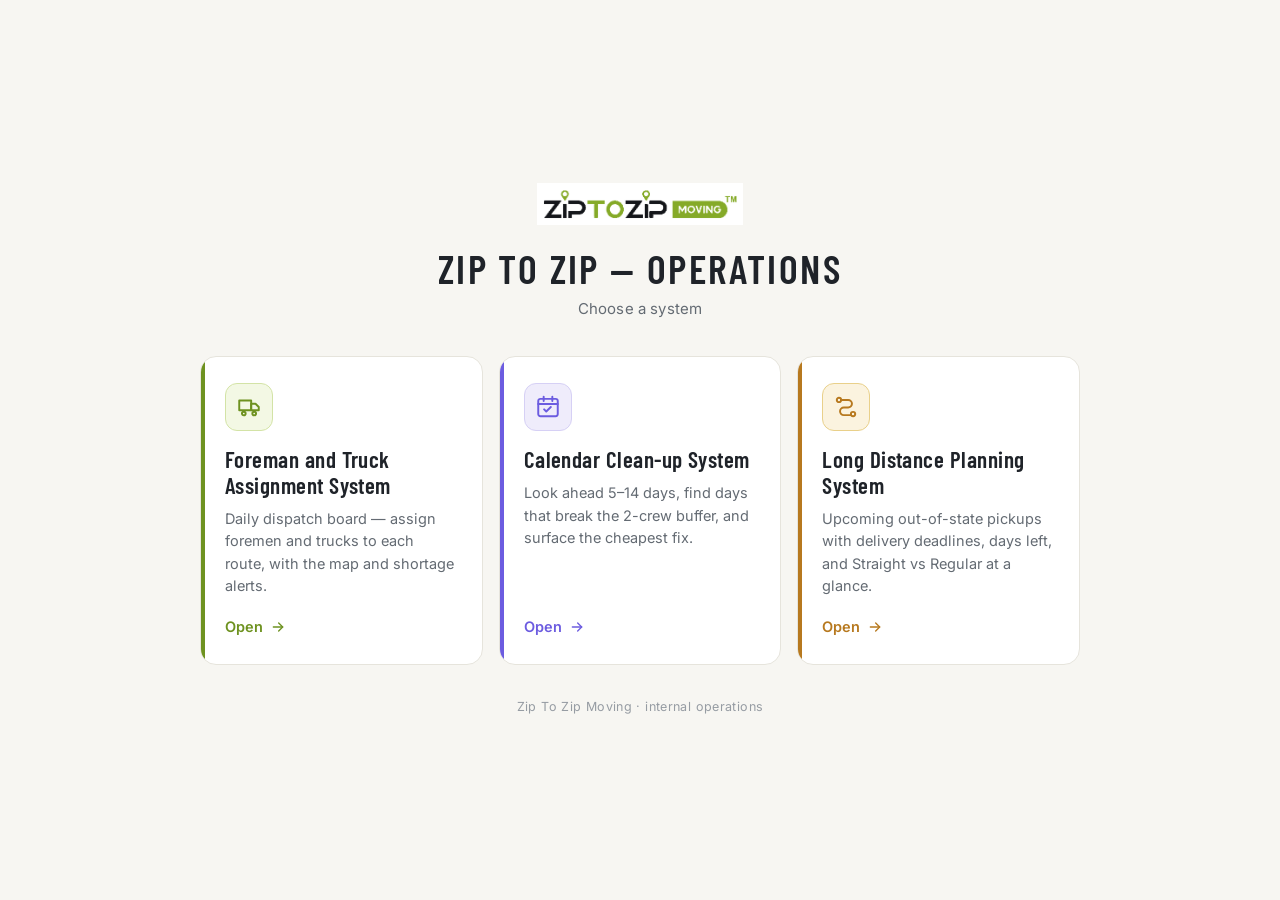
==== index.html @ 74592ffd "Add Long Distance Planning to the landing picker (3-up grid + amber theme)" ====
<!doctype html>
<html lang="en">
<head>
<meta charset="utf-8">
<meta name="viewport" content="width=device-width, initial-scale=1, viewport-fit=cover">
<title>Zip To Zip — Operations</title>
<link rel="preconnect" href="https://fonts.googleapis.com">
<link rel="preconnect" href="https://fonts.gstatic.com" crossorigin>
<link href="https://fonts.googleapis.com/css2?family=Barlow+Condensed:wght@500;600;700&family=Inter:wght@400;500;600&display=swap" rel="stylesheet">
<style>
  :root{
    --paper:#F7F6F2; --card:#FFFFFF; --ink:#1F2329; --dim:#646B73; --faint:#969CA3;
    --line:#E6E4DC; --line2:#D3D0C6;
    --fleet:#6E9220; --fleet-bg:#F3F8E4; --fleet-bd:#D3E3A6;
    --travel:#6C5CE0; --travel-bg:#EFECFB; --travel-bd:#D6D0F5;
    --ld:#B7791F; --ld-bg:#FBF3DF; --ld-bd:#E9D08A;
  }
  *{box-sizing:border-box}
  html,body{margin:0}
  body{
    background:var(--paper); color:var(--ink);
    font-family:'Inter',system-ui,sans-serif; font-size:16px; line-height:1.55;
    -webkit-font-smoothing:antialiased;
    min-height:100dvh; display:flex; flex-direction:column; align-items:center; justify-content:center;
    padding:52px 20px calc(52px + env(safe-area-inset-bottom));
  }
  .wrap{ width:100%; max-width:880px; }
  .head{ text-align:center; margin-bottom:36px; }
  .head img{ height:42px; width:auto; margin-bottom:16px; }
  .brandtxt{ display:none; font-family:'Barlow Condensed',sans-serif; font-weight:700; font-size:32px; letter-spacing:.05em; text-transform:uppercase; margin-bottom:6px; }
  h1{
    font-family:'Barlow Condensed',sans-serif; font-weight:600; font-size:clamp(30px,6vw,40px);
    letter-spacing:.06em; text-transform:uppercase; line-height:1; margin:0 0 9px;
  }
  .sub{ color:var(--dim); font-size:15px; letter-spacing:.01em; }
  .grid{ display:grid; grid-template-columns:repeat(3,1fr); gap:16px; }
  @media (max-width:820px){ .grid{ grid-template-columns:1fr 1fr; } }
  @media (max-width:560px){ .grid{ grid-template-columns:1fr; } }
  .card{
    display:flex; flex-direction:column;
    background:var(--card); border:1px solid var(--line); border-radius:16px;
    padding:26px 24px; text-decoration:none; color:inherit; min-height:208px;
    position:relative; overflow:hidden;
    transition:transform .16s ease, box-shadow .16s ease, border-color .16s ease;
  }
  .card::before{ content:""; position:absolute; left:0; top:0; bottom:0; width:4px; background:var(--accent); }
  .card:hover{ transform:translateY(-3px); box-shadow:0 12px 30px rgba(31,35,41,.10); border-color:var(--accent-bd); }
  .card:focus-visible{ outline:2px solid var(--accent); outline-offset:2px; }
  .ic{
    width:48px; height:48px; border-radius:12px; margin-bottom:16px;
    display:flex; align-items:center; justify-content:center;
    background:var(--accent-bg); border:1px solid var(--accent-bd); color:var(--accent);
  }
  .ic svg{ width:26px; height:26px; }
  .ttl{ font-family:'Barlow Condensed',sans-serif; font-weight:600; font-size:23px; letter-spacing:.02em; line-height:1.12; }
  .desc{ color:var(--dim); font-size:14.5px; margin-top:9px; }
  .go{ margin-top:auto; padding-top:18px; display:flex; align-items:center; gap:7px; color:var(--accent); font-weight:600; font-size:14.5px; }
  .go svg{ width:16px; height:16px; transition:transform .16s ease; }
  .card:hover .go svg{ transform:translateX(3px); }
  .c-dispatch{ --accent:var(--fleet); --accent-bg:var(--fleet-bg); --accent-bd:var(--fleet-bd); }
  .c-cleanup{ --accent:var(--travel); --accent-bg:var(--travel-bg); --accent-bd:var(--travel-bd); }
  .c-longdistance{ --accent:var(--ld); --accent-bg:var(--ld-bg); --accent-bd:var(--ld-bd); }
  .foot{ text-align:center; color:var(--faint); font-size:12.5px; margin-top:32px; letter-spacing:.03em; }
  @media (prefers-reduced-motion:reduce){ *{transition:none!important} }
</style>
</head>
<body>
  <div class="wrap">
    <div class="head">
      <img src="logo.png" alt="Zip To Zip" onerror="this.style.display='none';document.querySelector('.brandtxt').style.display='block'">
      <div class="brandtxt">Zip To Zip</div>
      <h1>Zip&nbsp;To&nbsp;Zip — Operations</h1>
      <div class="sub">Choose a system</div>
    </div>

    <div class="grid">
      <a class="card c-dispatch" href="dispatch.html">
        <div class="ic">
          <svg viewBox="0 0 24 24" fill="none" stroke="currentColor" stroke-width="1.8" stroke-linecap="round" stroke-linejoin="round"><path d="M3 6h11v9H3z"/><path d="M14 9h4l3 3v3h-7z"/><circle cx="7.2" cy="18" r="1.7"/><circle cx="16.8" cy="18" r="1.7"/></svg>
        </div>
        <div class="ttl">Foreman and Truck Assignment System</div>
        <div class="desc">Daily dispatch board — assign foremen and trucks to each route, with the map and shortage alerts.</div>
        <div class="go">Open <svg viewBox="0 0 24 24" fill="none" stroke="currentColor" stroke-width="2" stroke-linecap="round" stroke-linejoin="round"><path d="M5 12h14"/><path d="M13 6l6 6-6 6"/></svg></div>
      </a>

      <a class="card c-cleanup" href="cleanup.html">
        <div class="ic">
          <svg viewBox="0 0 24 24" fill="none" stroke="currentColor" stroke-width="1.8" stroke-linecap="round" stroke-linejoin="round"><rect x="3" y="4.5" width="18" height="16" rx="2"/><path d="M3 9.2h18"/><path d="M8 2.5v4M16 2.5v4"/><path d="M8.4 14.2l2 2 4.2-4.2"/></svg>
        </div>
        <div class="ttl">Calendar Clean-up System</div>
        <div class="desc">Look ahead 5–14 days, find days that break the 2-crew buffer, and surface the cheapest fix.</div>
        <div class="go">Open <svg viewBox="0 0 24 24" fill="none" stroke="currentColor" stroke-width="2" stroke-linecap="round" stroke-linejoin="round"><path d="M5 12h14"/><path d="M13 6l6 6-6 6"/></svg></div>
      </a>

      <a class="card c-longdistance" href="longdistance.html">
        <div class="ic">
          <svg viewBox="0 0 24 24" fill="none" stroke="currentColor" stroke-width="1.8" stroke-linecap="round" stroke-linejoin="round"><circle cx="5.5" cy="5.5" r="2"/><circle cx="18.5" cy="18.5" r="2"/><path d="M7.5 5.5H14a3.5 3.5 0 0 1 0 7H10a3.5 3.5 0 0 0 0 7h6.5"/></svg>
        </div>
        <div class="ttl">Long Distance Planning System</div>
        <div class="desc">Upcoming out-of-state pickups with delivery deadlines, days left, and Straight vs Regular at a glance.</div>
        <div class="go">Open <svg viewBox="0 0 24 24" fill="none" stroke="currentColor" stroke-width="2" stroke-linecap="round" stroke-linejoin="round"><path d="M5 12h14"/><path d="M13 6l6 6-6 6"/></svg></div>
      </a>
    </div>

    <div class="foot">Zip To Zip Moving · internal operations</div>
  </div>
</body>
</html>
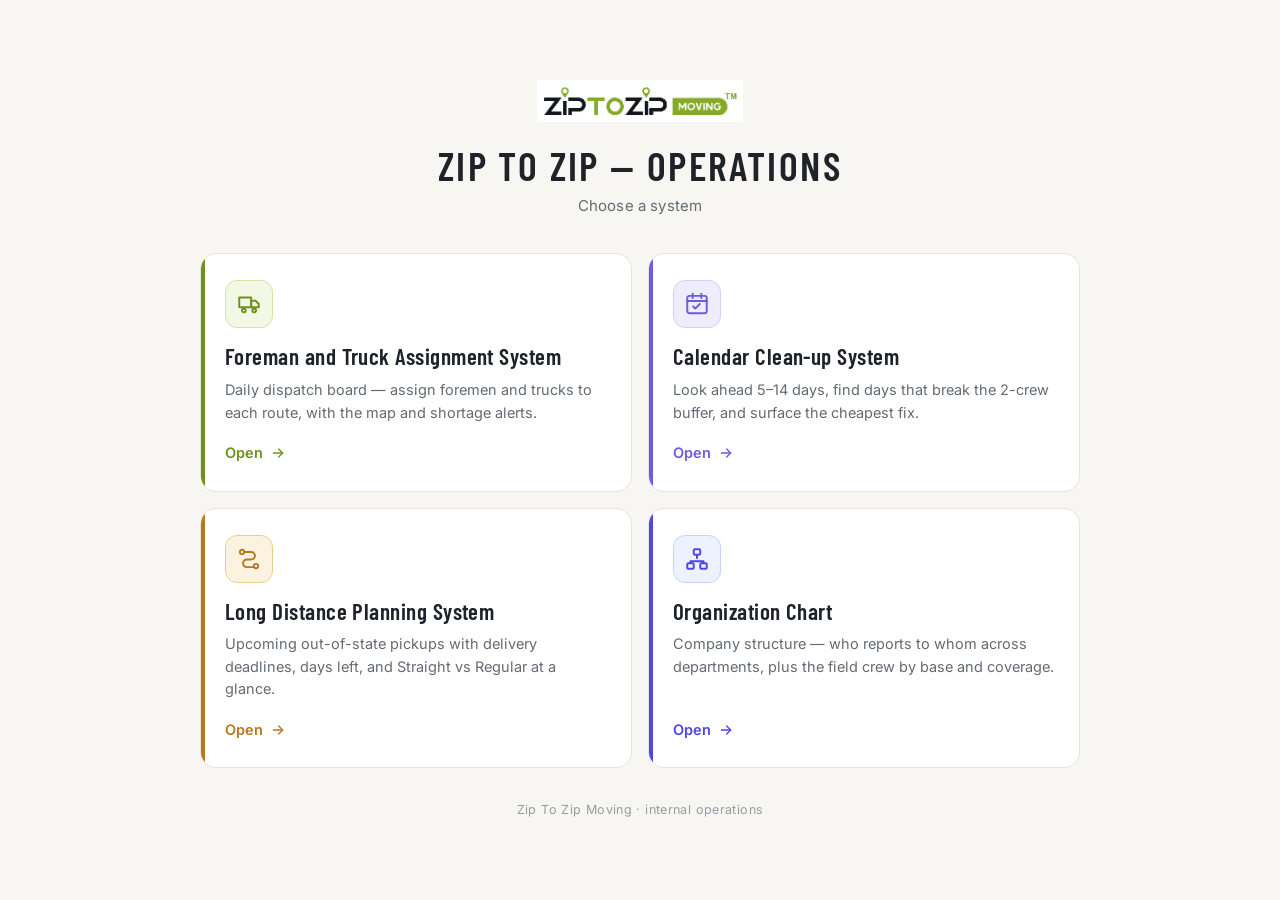
==== commit 99c06ad2: "deploy index.html" ====
--- a/index.html
+++ b/index.html
@@ -33,7 +33,7 @@
     letter-spacing:.06em; text-transform:uppercase; line-height:1; margin:0 0 9px;
   }
   .sub{ color:var(--dim); font-size:15px; letter-spacing:.01em; }
-  .grid{ display:grid; grid-template-columns:repeat(3,1fr); gap:16px; }
+  .grid{ display:grid; grid-template-columns:repeat(2,1fr); gap:16px; }
   @media (max-width:820px){ .grid{ grid-template-columns:1fr 1fr; } }
   @media (max-width:560px){ .grid{ grid-template-columns:1fr; } }
   .card{
@@ -60,6 +60,7 @@
   .c-dispatch{ --accent:var(--fleet); --accent-bg:var(--fleet-bg); --accent-bd:var(--fleet-bd); }
   .c-cleanup{ --accent:var(--travel); --accent-bg:var(--travel-bg); --accent-bd:var(--travel-bd); }
   .c-longdistance{ --accent:var(--ld); --accent-bg:var(--ld-bg); --accent-bd:var(--ld-bd); }
+  .c-org{ --accent:#4f46e5; --accent-bg:#EEF2FF; --accent-bd:#C7D2FE; }
   .foot{ text-align:center; color:var(--faint); font-size:12.5px; margin-top:32px; letter-spacing:.03em; }
   @media (prefers-reduced-motion:reduce){ *{transition:none!important} }
 </style>
@@ -100,6 +101,14 @@
         <div class="desc">Upcoming out-of-state pickups with delivery deadlines, days left, and Straight vs Regular at a glance.</div>
         <div class="go">Open <svg viewBox="0 0 24 24" fill="none" stroke="currentColor" stroke-width="2" stroke-linecap="round" stroke-linejoin="round"><path d="M5 12h14"/><path d="M13 6l6 6-6 6"/></svg></div>
       </a>
+      <a class="card c-org" href="org.html">
+        <div class="ic">
+          <svg viewBox="0 0 24 24" fill="none" stroke="currentColor" stroke-width="1.8" stroke-linecap="round" stroke-linejoin="round"><rect x="9" y="3" width="6" height="5" rx="1"/><rect x="3" y="16" width="6" height="5" rx="1"/><rect x="15" y="16" width="6" height="5" rx="1"/><path d="M12 8v3M6 16v-2h12v2"/></svg>
+        </div>
+        <div class="ttl">Organization Chart</div>
+        <div class="desc">Company structure — who reports to whom across departments, plus the field crew by base and coverage.</div>
+        <div class="go">Open <svg viewBox="0 0 24 24" fill="none" stroke="currentColor" stroke-width="2" stroke-linecap="round" stroke-linejoin="round"><path d="M5 12h14"/><path d="M13 6l6 6-6 6"/></svg></div>
+      </a>
     </div>
 
     <div class="foot">Zip To Zip Moving · internal operations</div>
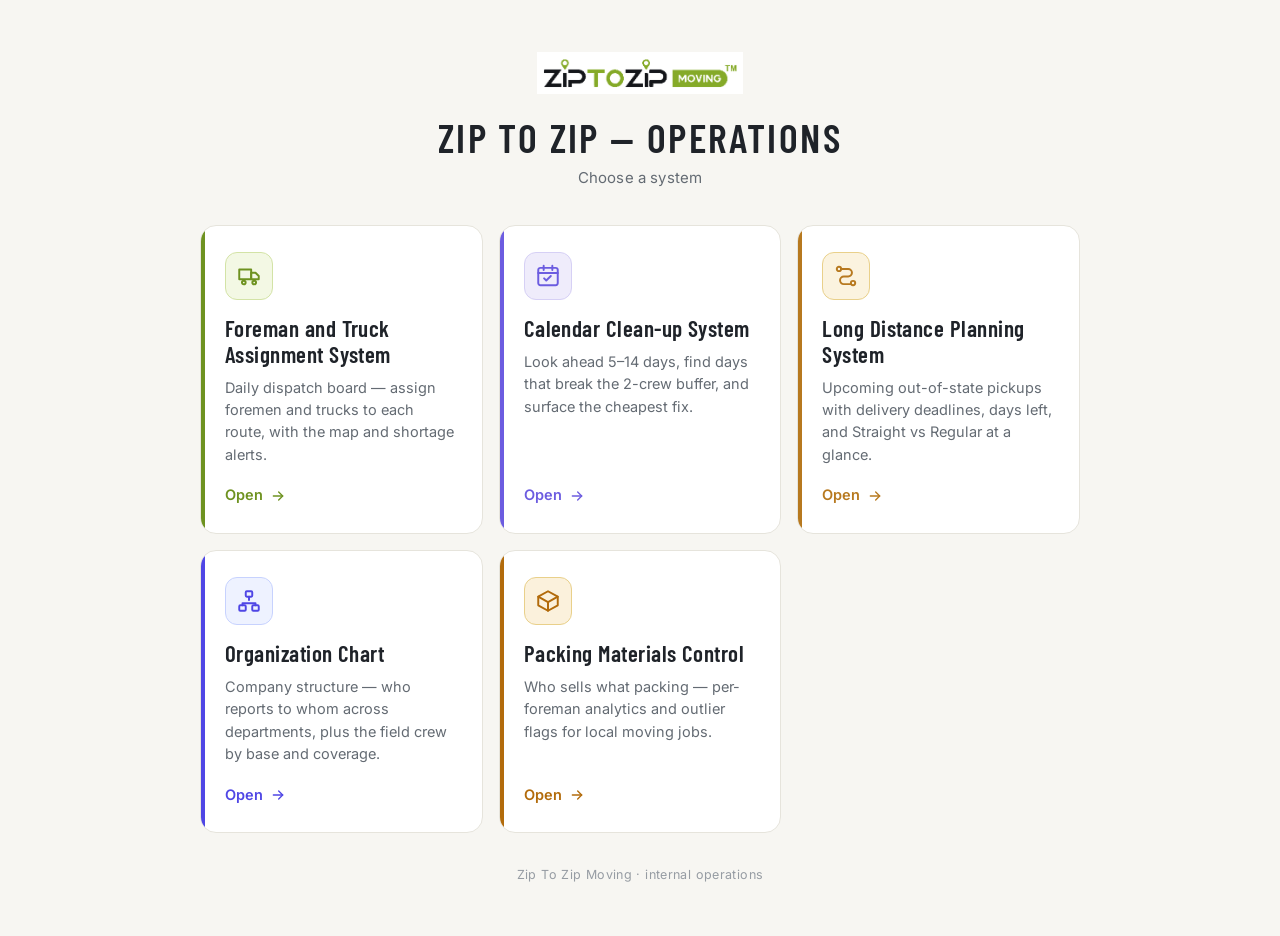
==== commit 142c72c3: "deploy index.html" ====
--- a/index.html
+++ b/index.html
@@ -33,7 +33,7 @@
     letter-spacing:.06em; text-transform:uppercase; line-height:1; margin:0 0 9px;
   }
   .sub{ color:var(--dim); font-size:15px; letter-spacing:.01em; }
-  .grid{ display:grid; grid-template-columns:repeat(2,1fr); gap:16px; }
+  .grid{ display:grid; grid-template-columns:repeat(3,1fr); gap:16px; }
   @media (max-width:820px){ .grid{ grid-template-columns:1fr 1fr; } }
   @media (max-width:560px){ .grid{ grid-template-columns:1fr; } }
   .card{
@@ -61,6 +61,7 @@
   .c-cleanup{ --accent:var(--travel); --accent-bg:var(--travel-bg); --accent-bd:var(--travel-bd); }
   .c-longdistance{ --accent:var(--ld); --accent-bg:var(--ld-bg); --accent-bd:var(--ld-bd); }
   .c-org{ --accent:#4f46e5; --accent-bg:#EEF2FF; --accent-bd:#C7D2FE; }
+  .c-packing{ --accent:#B26B0B; --accent-bg:#FBF1DC; --accent-bd:#E9D08A; }
   .foot{ text-align:center; color:var(--faint); font-size:12.5px; margin-top:32px; letter-spacing:.03em; }
   @media (prefers-reduced-motion:reduce){ *{transition:none!important} }
 </style>
@@ -109,6 +110,14 @@
         <div class="desc">Company structure — who reports to whom across departments, plus the field crew by base and coverage.</div>
         <div class="go">Open <svg viewBox="0 0 24 24" fill="none" stroke="currentColor" stroke-width="2" stroke-linecap="round" stroke-linejoin="round"><path d="M5 12h14"/><path d="M13 6l6 6-6 6"/></svg></div>
       </a>
+      <a class="card c-packing" href="packing.html">
+        <div class="ic">
+          <svg viewBox="0 0 24 24" fill="none" stroke="currentColor" stroke-width="1.8" stroke-linecap="round" stroke-linejoin="round"><path d="M3 8l9-5 9 5v8l-9 5-9-5z"/><path d="M3 8l9 5 9-5M12 13v8"/></svg>
+        </div>
+        <div class="ttl">Packing Materials Control</div>
+        <div class="desc">Who sells what packing — per-foreman analytics and outlier flags for local moving jobs.</div>
+        <div class="go">Open <svg viewBox="0 0 24 24" fill="none" stroke="currentColor" stroke-width="2" stroke-linecap="round" stroke-linejoin="round"><path d="M5 12h14"/><path d="M13 6l6 6-6 6"/></svg></div>
+      </a>
     </div>
 
     <div class="foot">Zip To Zip Moving · internal operations</div>
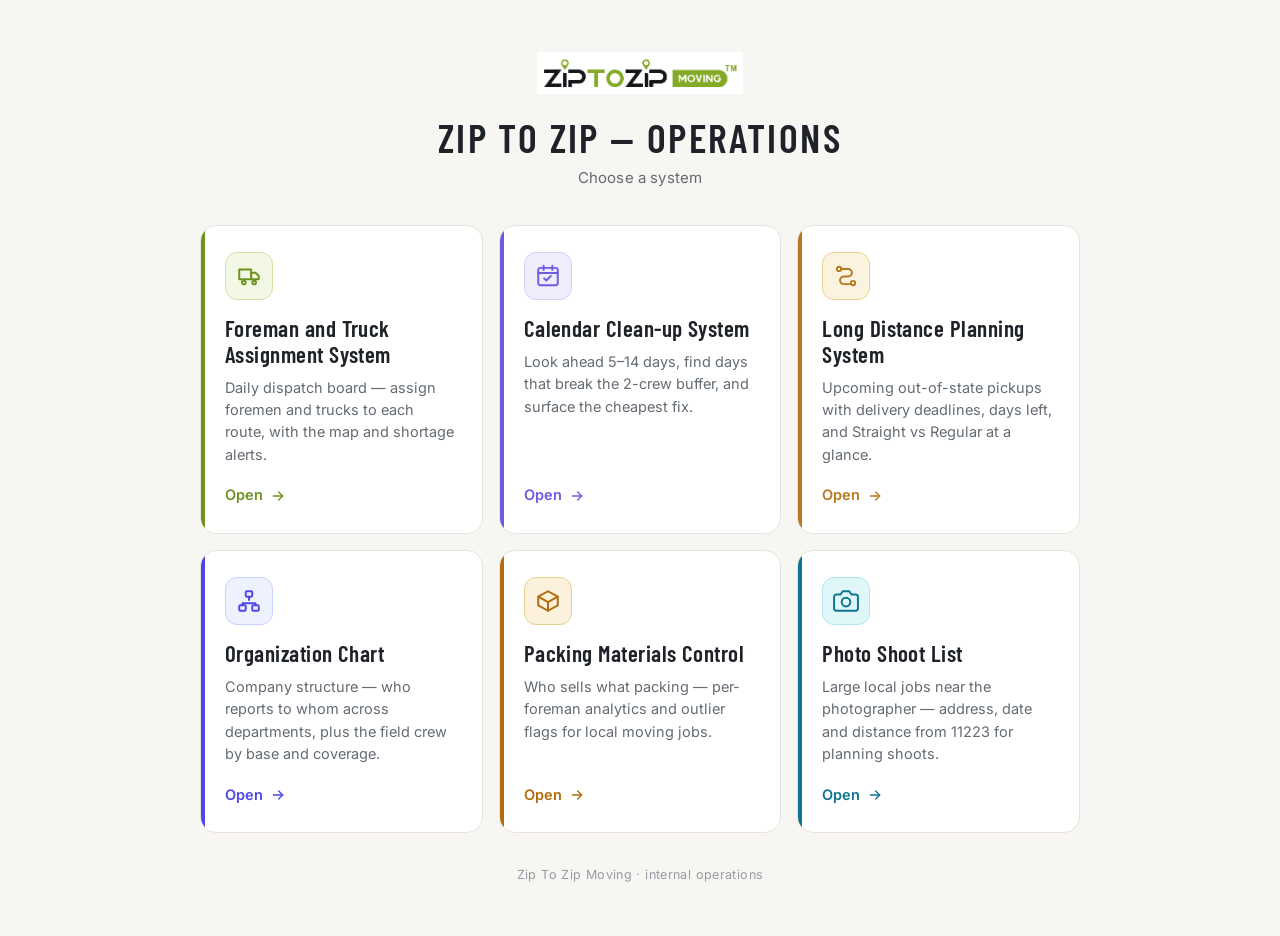
==== commit e58e984a: "deploy index.html" ====
--- a/index.html
+++ b/index.html
@@ -62,6 +62,7 @@
   .c-longdistance{ --accent:var(--ld); --accent-bg:var(--ld-bg); --accent-bd:var(--ld-bd); }
   .c-org{ --accent:#4f46e5; --accent-bg:#EEF2FF; --accent-bd:#C7D2FE; }
   .c-packing{ --accent:#B26B0B; --accent-bg:#FBF1DC; --accent-bd:#E9D08A; }
+  .c-photo{ --accent:#0E7490; --accent-bg:#E0F7FA; --accent-bd:#B2E7EE; }
   .foot{ text-align:center; color:var(--faint); font-size:12.5px; margin-top:32px; letter-spacing:.03em; }
   @media (prefers-reduced-motion:reduce){ *{transition:none!important} }
 </style>
@@ -118,6 +119,14 @@
         <div class="desc">Who sells what packing — per-foreman analytics and outlier flags for local moving jobs.</div>
         <div class="go">Open <svg viewBox="0 0 24 24" fill="none" stroke="currentColor" stroke-width="2" stroke-linecap="round" stroke-linejoin="round"><path d="M5 12h14"/><path d="M13 6l6 6-6 6"/></svg></div>
       </a>
+      <a class="card c-photo" href="photo.html">
+        <div class="ic">
+          <svg viewBox="0 0 24 24" fill="none" stroke="currentColor" stroke-width="1.8" stroke-linecap="round" stroke-linejoin="round"><path d="M23 19a2 2 0 0 1-2 2H3a2 2 0 0 1-2-2V8a2 2 0 0 1 2-2h4l2-3h6l2 3h4a2 2 0 0 1 2 2z"/><circle cx="12" cy="13" r="4"/></svg>
+        </div>
+        <div class="ttl">Photo Shoot List</div>
+        <div class="desc">Large local jobs near the photographer — address, date and distance from 11223 for planning shoots.</div>
+        <div class="go">Open <svg viewBox="0 0 24 24" fill="none" stroke="currentColor" stroke-width="2" stroke-linecap="round" stroke-linejoin="round"><path d="M5 12h14"/><path d="M13 6l6 6-6 6"/></svg></div>
+      </a>
     </div>
 
     <div class="foot">Zip To Zip Moving · internal operations</div>
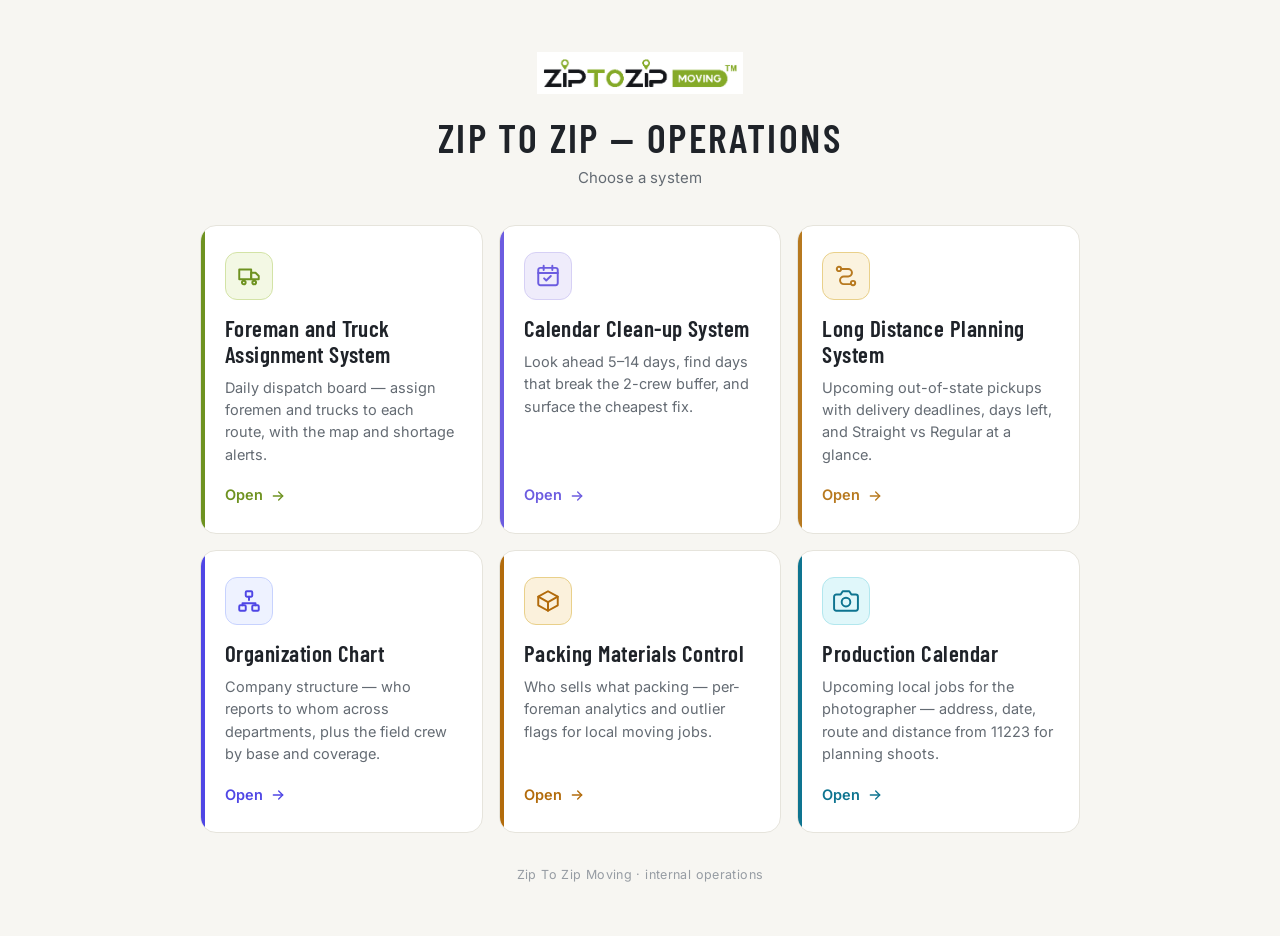
==== commit 7ccbdb3e: "deploy index.html" ====
--- a/index.html
+++ b/index.html
@@ -123,8 +123,8 @@
         <div class="ic">
           <svg viewBox="0 0 24 24" fill="none" stroke="currentColor" stroke-width="1.8" stroke-linecap="round" stroke-linejoin="round"><path d="M23 19a2 2 0 0 1-2 2H3a2 2 0 0 1-2-2V8a2 2 0 0 1 2-2h4l2-3h6l2 3h4a2 2 0 0 1 2 2z"/><circle cx="12" cy="13" r="4"/></svg>
         </div>
-        <div class="ttl">Photo Shoot List</div>
-        <div class="desc">Large local jobs near the photographer — address, date and distance from 11223 for planning shoots.</div>
+        <div class="ttl">Production Calendar</div>
+        <div class="desc">Upcoming local jobs for the photographer — address, date, route and distance from 11223 for planning shoots.</div>
         <div class="go">Open <svg viewBox="0 0 24 24" fill="none" stroke="currentColor" stroke-width="2" stroke-linecap="round" stroke-linejoin="round"><path d="M5 12h14"/><path d="M13 6l6 6-6 6"/></svg></div>
       </a>
     </div>
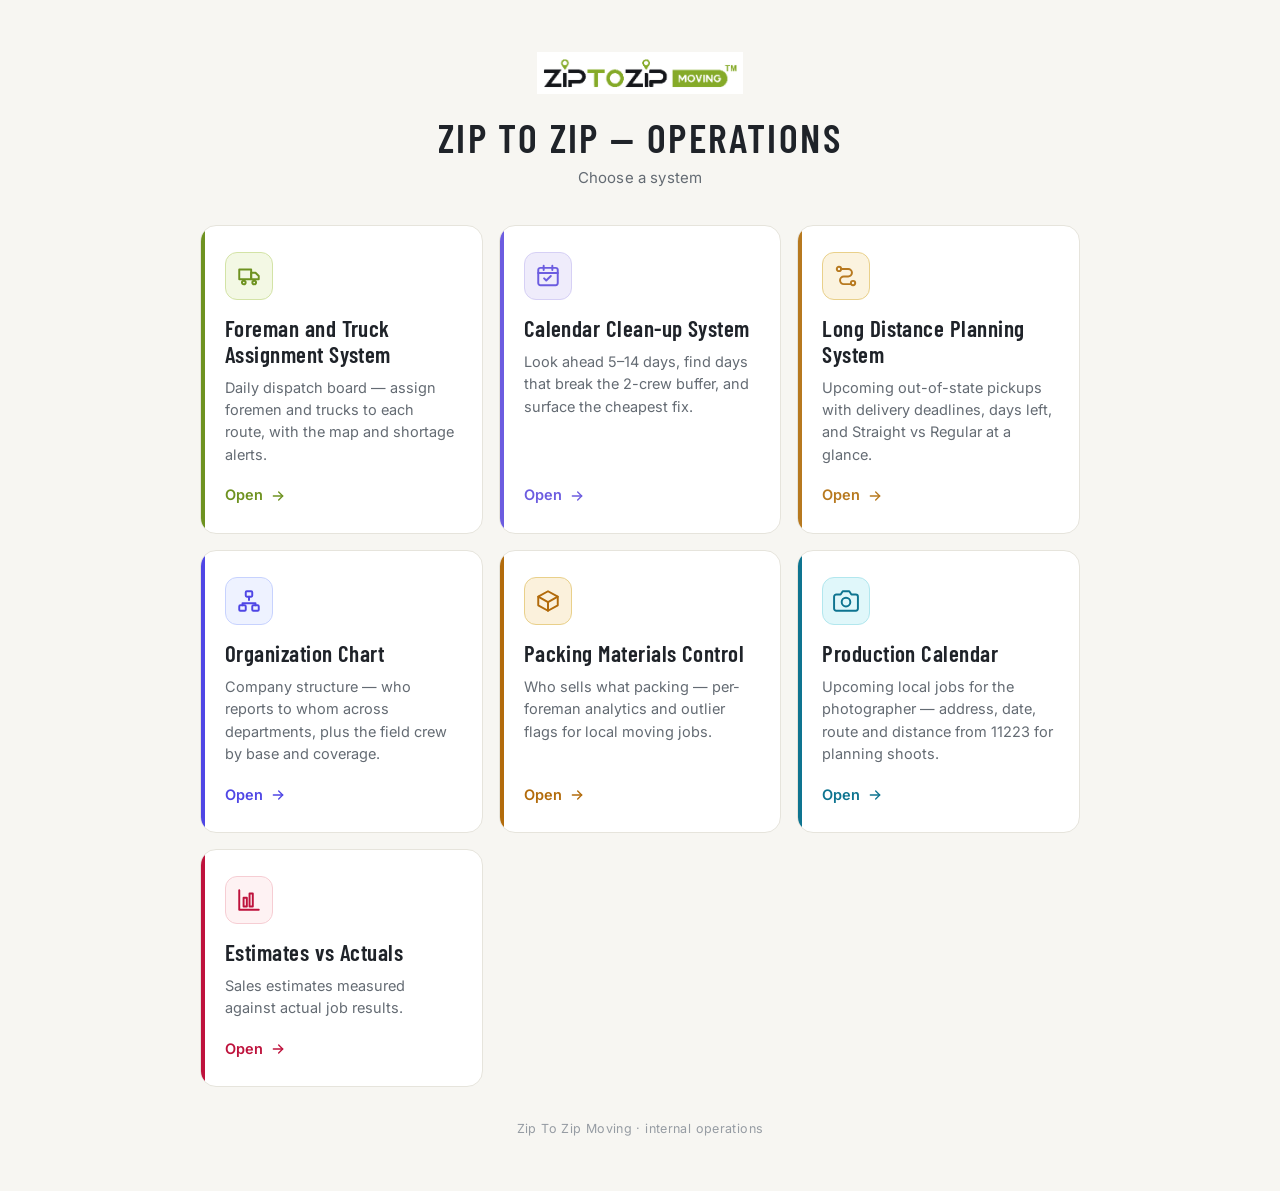
==== commit d0678e48: "deploy index.html" ====
--- a/index.html
+++ b/index.html
@@ -63,6 +63,7 @@
   .c-org{ --accent:#4f46e5; --accent-bg:#EEF2FF; --accent-bd:#C7D2FE; }
   .c-packing{ --accent:#B26B0B; --accent-bg:#FBF1DC; --accent-bd:#E9D08A; }
   .c-photo{ --accent:#0E7490; --accent-bg:#E0F7FA; --accent-bd:#B2E7EE; }
+  .c-sales{ --accent:#BE123C; --accent-bg:#FEF2F3; --accent-bd:#F6CDD3; }
   .foot{ text-align:center; color:var(--faint); font-size:12.5px; margin-top:32px; letter-spacing:.03em; }
   @media (prefers-reduced-motion:reduce){ *{transition:none!important} }
 </style>
@@ -127,6 +128,14 @@
         <div class="desc">Upcoming local jobs for the photographer — address, date, route and distance from 11223 for planning shoots.</div>
         <div class="go">Open <svg viewBox="0 0 24 24" fill="none" stroke="currentColor" stroke-width="2" stroke-linecap="round" stroke-linejoin="round"><path d="M5 12h14"/><path d="M13 6l6 6-6 6"/></svg></div>
       </a>
+      <a class="card c-sales" href="sales_vs_reality.html">
+        <div class="ic">
+          <svg viewBox="0 0 24 24" fill="none" stroke="currentColor" stroke-width="1.8" stroke-linecap="round" stroke-linejoin="round"><path d="M3 3v18h18"/><rect x="7" y="10" width="3" height="8"/><rect x="12.5" y="6" width="3" height="12"/></svg>
+        </div>
+        <div class="ttl">Estimates vs Actuals</div>
+        <div class="desc">Sales estimates measured against actual job results.</div>
+        <div class="go">Open <svg viewBox="0 0 24 24" fill="none" stroke="currentColor" stroke-width="2" stroke-linecap="round" stroke-linejoin="round"><path d="M5 12h14"/><path d="M13 6l6 6-6 6"/></svg></div>
+      </a>
     </div>
 
     <div class="foot">Zip To Zip Moving · internal operations</div>
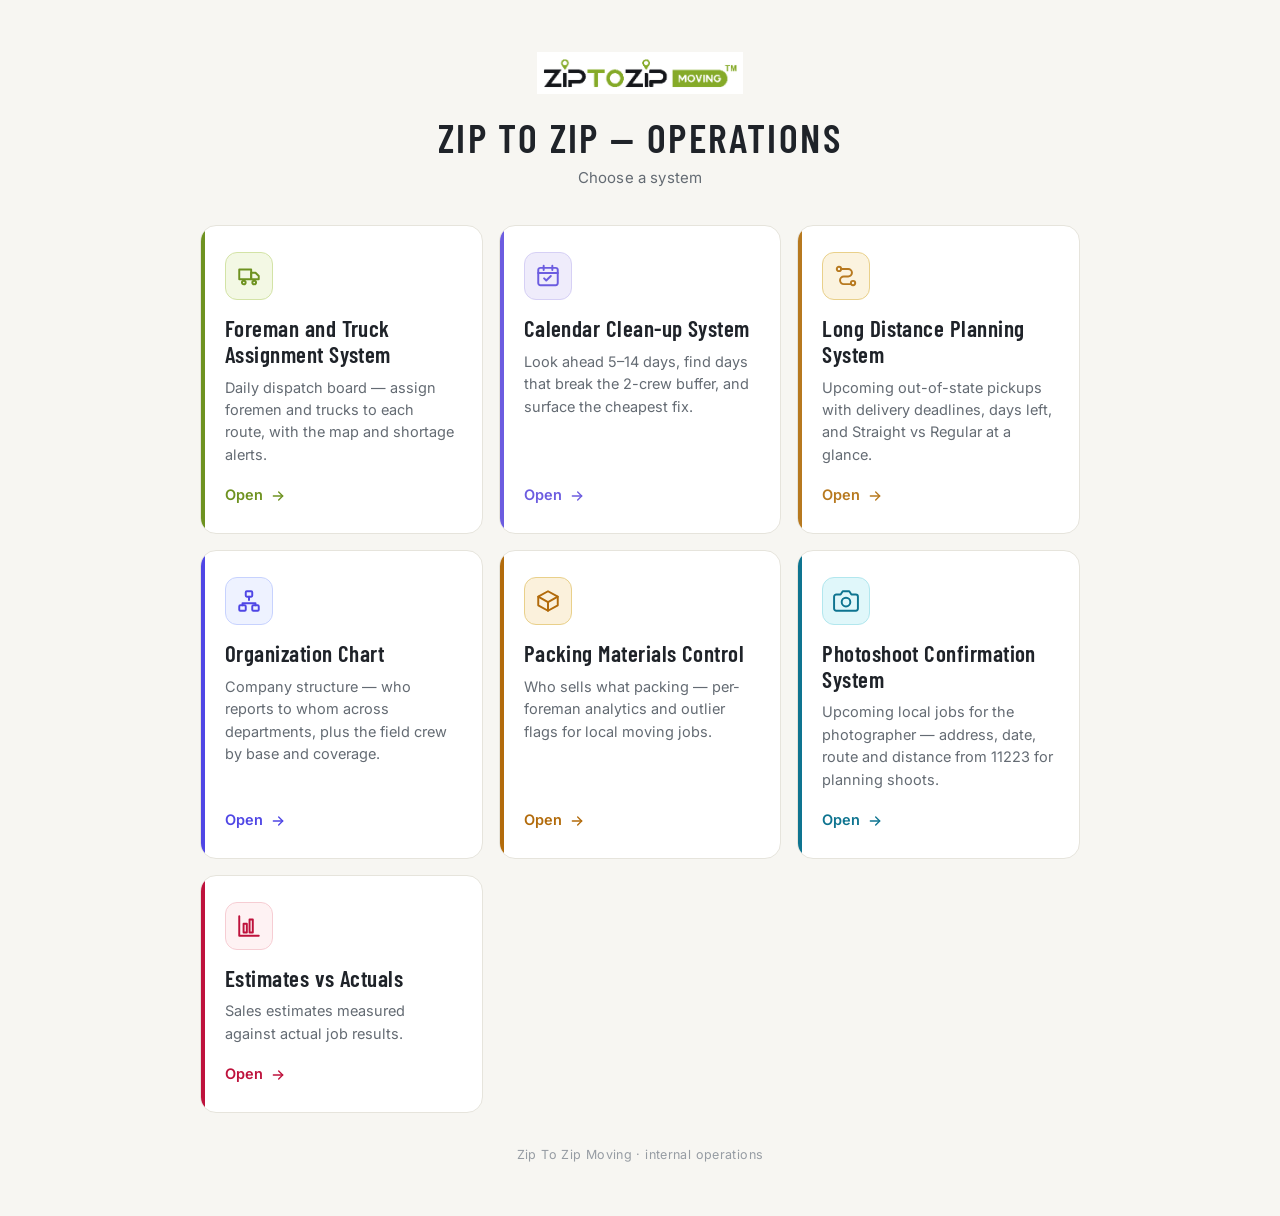
==== commit b64587d8: "deploy index.html" ====
--- a/index.html
+++ b/index.html
@@ -2,6 +2,7 @@
 <html lang="en">
 <head>
 <meta charset="utf-8">
+<script src="gate.js"></script>
 <meta name="viewport" content="width=device-width, initial-scale=1, viewport-fit=cover">
 <title>Zip To Zip — Operations</title>
 <link rel="preconnect" href="https://fonts.googleapis.com">
@@ -124,7 +125,7 @@
         <div class="ic">
           <svg viewBox="0 0 24 24" fill="none" stroke="currentColor" stroke-width="1.8" stroke-linecap="round" stroke-linejoin="round"><path d="M23 19a2 2 0 0 1-2 2H3a2 2 0 0 1-2-2V8a2 2 0 0 1 2-2h4l2-3h6l2 3h4a2 2 0 0 1 2 2z"/><circle cx="12" cy="13" r="4"/></svg>
         </div>
-        <div class="ttl">Production Calendar</div>
+        <div class="ttl">Photoshoot Confirmation System</div>
         <div class="desc">Upcoming local jobs for the photographer — address, date, route and distance from 11223 for planning shoots.</div>
         <div class="go">Open <svg viewBox="0 0 24 24" fill="none" stroke="currentColor" stroke-width="2" stroke-linecap="round" stroke-linejoin="round"><path d="M5 12h14"/><path d="M13 6l6 6-6 6"/></svg></div>
       </a>
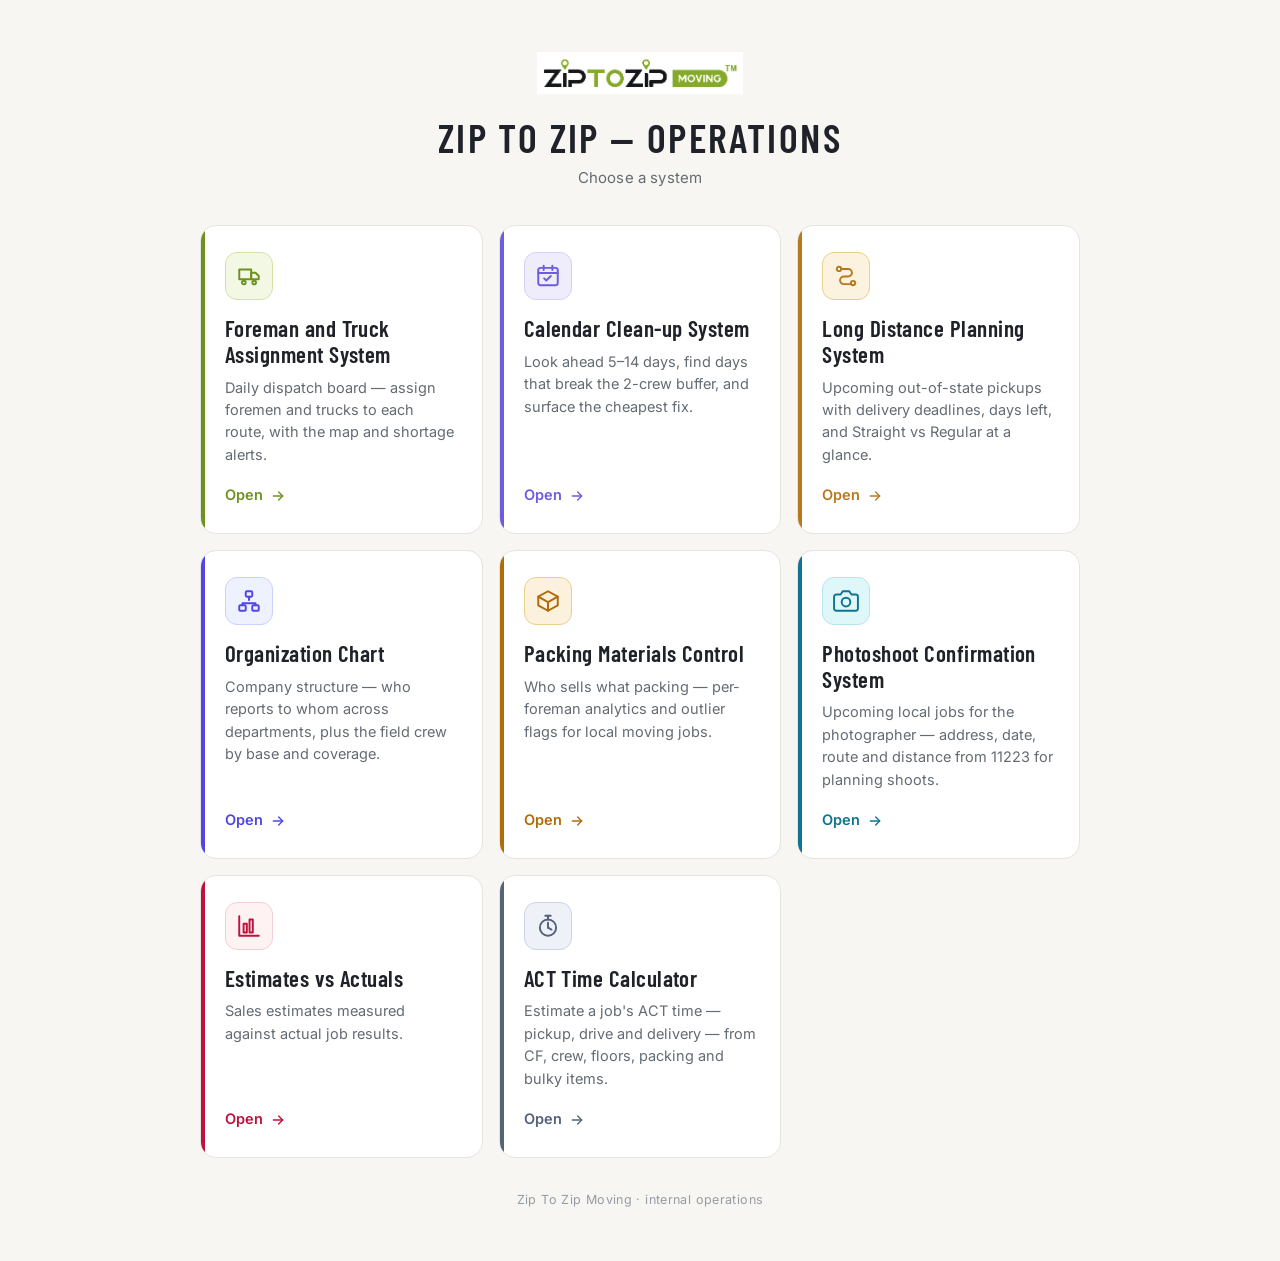
==== commit 20343d1b: "deploy index.html" ====
--- a/index.html
+++ b/index.html
@@ -65,6 +65,7 @@
   .c-packing{ --accent:#B26B0B; --accent-bg:#FBF1DC; --accent-bd:#E9D08A; }
   .c-photo{ --accent:#0E7490; --accent-bg:#E0F7FA; --accent-bd:#B2E7EE; }
   .c-sales{ --accent:#BE123C; --accent-bg:#FEF2F3; --accent-bd:#F6CDD3; }
+  .c-act{ --accent:#55627A; --accent-bg:#EEF1F7; --accent-bd:#CDD5E4; }
   .foot{ text-align:center; color:var(--faint); font-size:12.5px; margin-top:32px; letter-spacing:.03em; }
   @media (prefers-reduced-motion:reduce){ *{transition:none!important} }
 </style>
@@ -137,6 +138,14 @@
         <div class="desc">Sales estimates measured against actual job results.</div>
         <div class="go">Open <svg viewBox="0 0 24 24" fill="none" stroke="currentColor" stroke-width="2" stroke-linecap="round" stroke-linejoin="round"><path d="M5 12h14"/><path d="M13 6l6 6-6 6"/></svg></div>
       </a>
+      <a class="card c-act" href="act.html">
+        <div class="ic">
+          <svg viewBox="0 0 24 24" fill="none" stroke="currentColor" stroke-width="1.8" stroke-linecap="round" stroke-linejoin="round"><circle cx="12" cy="13.5" r="7.5"/><path d="M12 13.5V9"/><path d="M12 13.5l3.2 1.8"/><path d="M9.5 2.5h5"/><path d="M12 2.5v3.5"/></svg>
+        </div>
+        <div class="ttl">ACT Time Calculator</div>
+        <div class="desc">Estimate a job's ACT time — pickup, drive and delivery — from CF, crew, floors, packing and bulky items.</div>
+        <div class="go">Open <svg viewBox="0 0 24 24" fill="none" stroke="currentColor" stroke-width="2" stroke-linecap="round" stroke-linejoin="round"><path d="M5 12h14"/><path d="M13 6l6 6-6 6"/></svg></div>
+      </a>
     </div>
 
     <div class="foot">Zip To Zip Moving · internal operations</div>
